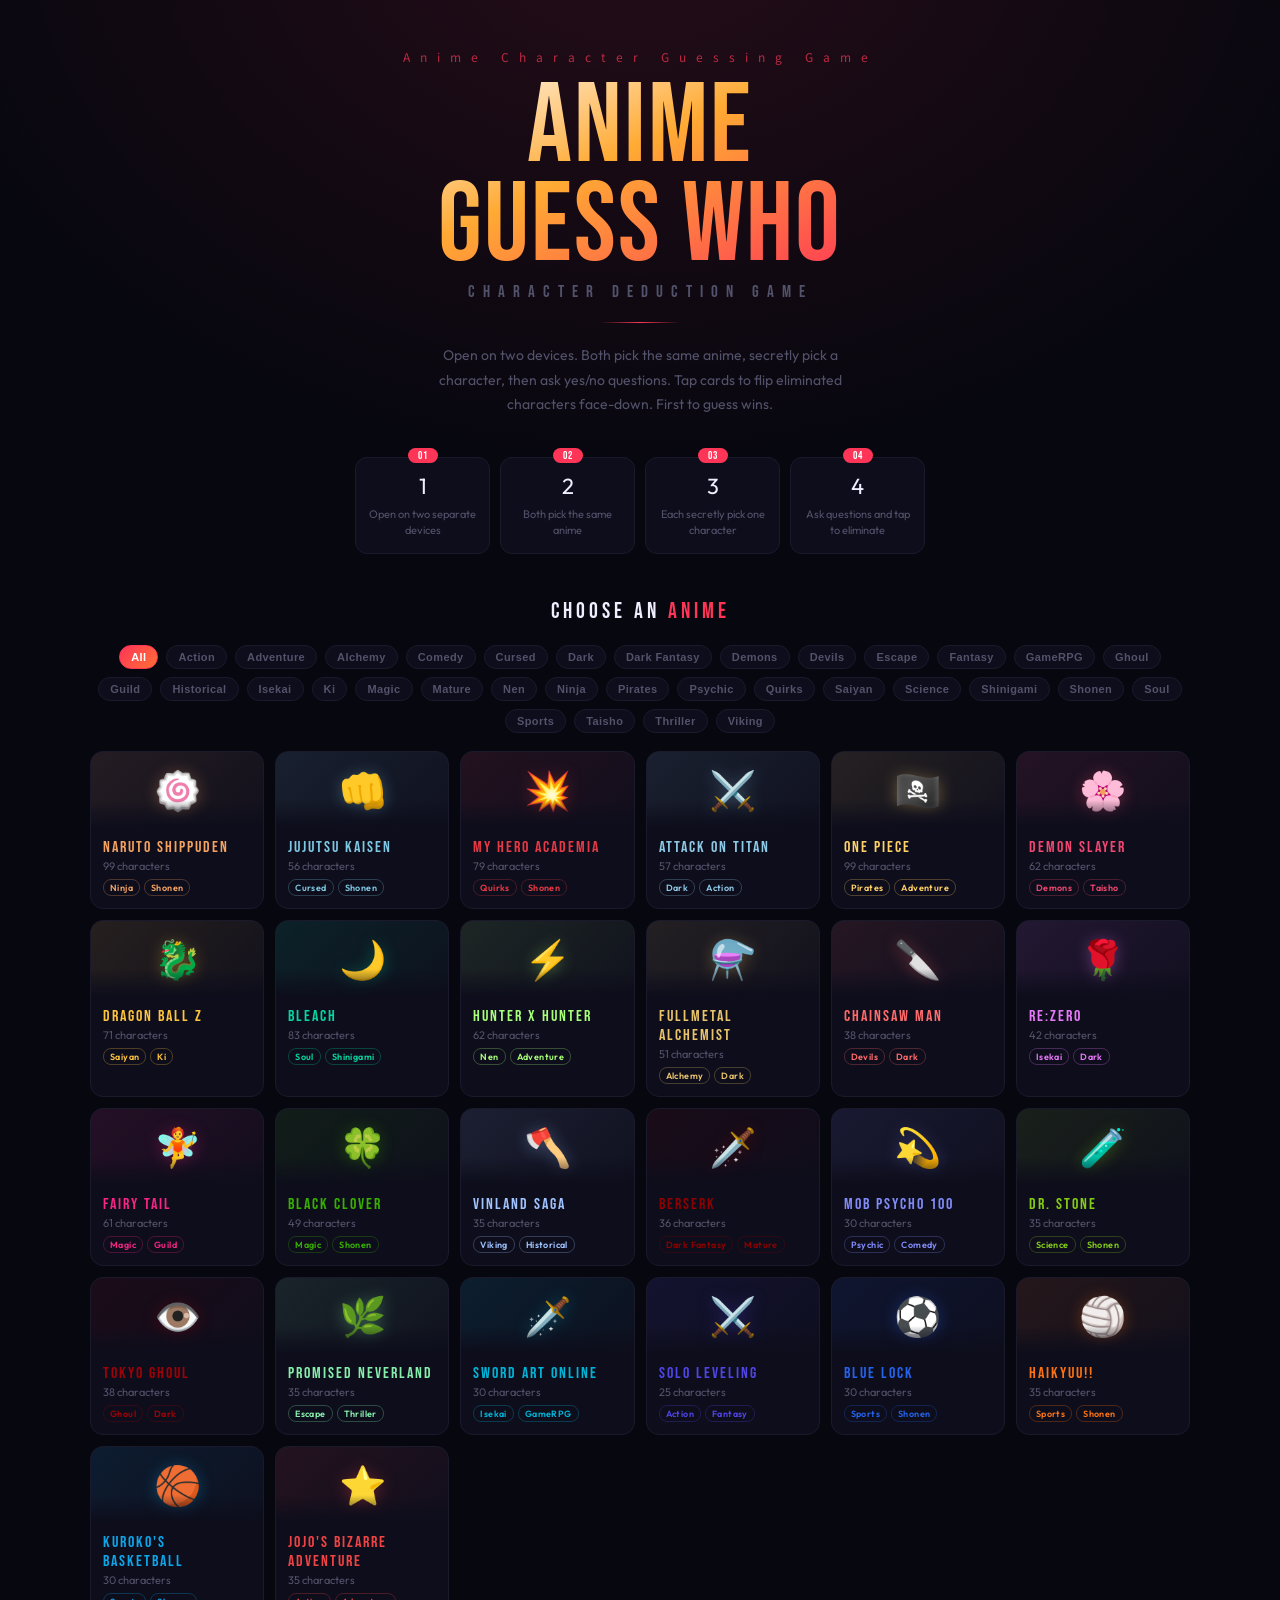
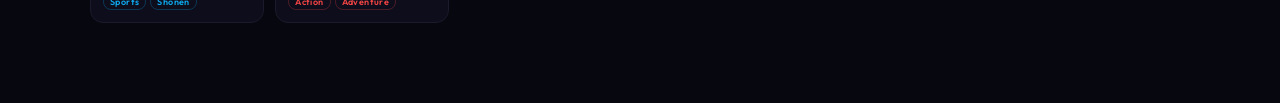
==== index.html @ cc8d5d1b "Initial commit for anime guess who game. Made-with: Cursor" ====
<!DOCTYPE html>
<html lang="en">
<head>
<meta charset="UTF-8" />
<meta name="viewport" content="width=device-width,initial-scale=1.0,maximum-scale=1.0" />
<title>Anime Guess Who</title>
<link href="https://fonts.googleapis.com/css2?family=Bebas+Neue&family=Outfit:wght@300;400;600;700&family=Noto+Sans+JP:wght@700&display=swap" rel="stylesheet" />
<link rel="stylesheet" href="css/base.css" />
<link rel="stylesheet" href="css/home.css" />
<link rel="stylesheet" href="css/game.css" />
<link rel="stylesheet" href="css/card.css" />
</head>
<body>

<div id="home" class="screen active">
  <div class="hglow"></div>
  <div class="hero">
    <span class="jp">Anime Character Guessing Game</span>
    <div class="title">ANIME<br />GUESS WHO</div>
    <div class="subtitle">CHARACTER DEDUCTION GAME</div>
    <div class="rule"></div>
    <p class="desc">Open on two devices. Both pick the same anime, secretly pick a character, then ask yes/no questions. Tap cards to flip eliminated characters face-down. First to guess wins.</p>
  </div>
  <div class="how">
    <div class="step" data-n="01"><div class="step-i">1</div><div class="step-t">Open on two separate devices</div></div>
    <div class="step" data-n="02"><div class="step-i">2</div><div class="step-t">Both pick the same anime</div></div>
    <div class="step" data-n="03"><div class="step-i">3</div><div class="step-t">Each secretly pick one character</div></div>
    <div class="step" data-n="04"><div class="step-i">4</div><div class="step-t">Ask questions and tap to eliminate</div></div>
  </div>
  <div class="sec">CHOOSE AN <span>ANIME</span></div>
  <div class="catbar" id="catbar"></div>
  <div class="agrid" id="agrid"></div>
</div>

<div id="game" class="screen">
  <div class="ghead">
    <div class="ghl">
      <button class="back" id="back-btn">Back</button>
      <div class="gtitle" id="gtitle"></div>
    </div>
    <div class="stats">
      <div class="pill">Active: <b id="sa">0</b></div>
      <div class="pill">Eliminated: <b id="se">0</b></div>
    </div>
    <div class="gactions">
      <button class="rbtn" id="export-btn">Export Dataset</button>
      <button class="rbtn" id="reset-btn">Reset</button>
    </div>
  </div>
  <div class="board">
    <div class="tip">
      <span style="font-size:18px">Play</span>
      <div class="tip-t">
        <strong>Remember your secret character.</strong>
        Tap any card to flip it face-down.
        <span class="tip-hint">Right-click any card to upload a custom image for that character.</span>
      </div>
    </div>
    <div class="dataset-status" id="dataset-status"></div>
    <div class="cgrid" id="cgrid"></div>
  </div>
</div>

<script src="js/data.js"></script>
<script src="js/api.js"></script>
<script src="js/ui.js"></script>
<script src="js/game.js"></script>
<script src="js/main.js"></script>
</body>
</html>
---- css/base.css ----
/* base.css — Variables, reset, animations */
:root {
  --bg:#07070f; --surface:#0d0d1b; --card:#10101e;
  --border:#1a1a2c; --text:#eeeeff; --muted:#52526b;
  --accent:#ff3557; --gold:#ffaa33; --radius:13px;
  --font-d:'Bebas Neue',sans-serif; --font-b:'Outfit',sans-serif;
}
*,*::before,*::after { box-sizing:border-box; margin:0; padding:0; }
html,body { width:100%; min-height:100vh; background:var(--bg); color:var(--text); font-family:var(--font-b); overflow-x:hidden; }
.screen { display:none; }
.screen.active { display:block; }
#home.active { display:flex; flex-direction:column; align-items:center; }
@keyframes cin { from{opacity:0;transform:translateY(12px)} to{opacity:1;transform:none} }
::-webkit-scrollbar{width:5px} ::-webkit-scrollbar-track{background:var(--bg)} ::-webkit-scrollbar-thumb{background:var(--border);border-radius:3px}
.loading-screen { grid-column:1/-1; text-align:center; padding:70px 20px; }
.load-bar-wrap { width:260px; height:4px; background:var(--border); border-radius:2px; margin:14px auto 0; overflow:hidden; }
.load-bar { height:100%; background:var(--accent); border-radius:2px; width:0%; transition:width .3s; }
---- css/home.css ----
/* home.css — Hero, steps, anime grid */
#home { min-height:100vh; padding:48px 20px 80px; position:relative; }
.hglow { position:absolute; inset:0; background:radial-gradient(ellipse 90% 50% at 50% -5%,rgba(255,53,87,.12) 0%,transparent 65%); pointer-events:none; }
.hero { position:relative; z-index:1; text-align:center; max-width:680px; }
.jp { font-family:'Noto Sans JP',sans-serif; font-size:12px; letter-spacing:10px; color:var(--accent); opacity:.7; display:block; margin-bottom:14px; }
.title { font-family:var(--font-d); font-size:clamp(54px,12vw,112px); line-height:.88; background:linear-gradient(155deg,#fff 0%,#ffaa33 42%,#ff3557 100%); -webkit-background-clip:text; -webkit-text-fill-color:transparent; background-clip:text; letter-spacing:2px; margin-bottom:6px; }
.subtitle { font-family:var(--font-d); font-size:clamp(12px,2.4vw,17px); letter-spacing:8px; color:var(--muted); margin-bottom:20px; }
.rule { width:80px; height:1px; background:linear-gradient(90deg,transparent,var(--accent),transparent); margin:0 auto 20px; }
.desc { font-size:14px; line-height:1.75; color:var(--muted); max-width:420px; margin:0 auto 40px; }
.how { display:flex; gap:10px; flex-wrap:wrap; justify-content:center; margin-bottom:44px; position:relative; z-index:1; }
.step { background:var(--surface); border:1px solid var(--border); border-radius:12px; padding:14px 12px; width:135px; text-align:center; position:relative; }
.step::before { content:attr(data-n); position:absolute; top:-10px; left:50%; transform:translateX(-50%); background:var(--accent); color:#fff; font-family:var(--font-d); font-size:11px; letter-spacing:1px; padding:1px 10px; border-radius:20px; }
.step-i { font-size:22px; margin-bottom:6px; }
.step-t { font-size:11px; color:var(--muted); line-height:1.5; }
.sec { font-family:var(--font-d); font-size:22px; letter-spacing:4px; text-align:center; margin-bottom:20px; position:relative; z-index:1; }
.sec span { color:var(--accent); }
.catbar { display:flex; flex-wrap:wrap; gap:8px; justify-content:center; margin:0 0 18px; max-width:1100px; position:relative; z-index:1; }
.catbtn { border:1px solid var(--border); background:var(--surface); color:var(--muted); border-radius:16px; padding:5px 11px; font-size:11px; font-weight:600; letter-spacing:.4px; cursor:pointer; transition:all .2s; }
.catbtn:hover { border-color:var(--accent); color:var(--accent); }
.catbtn.active { border-color:var(--accent); color:#fff; background:linear-gradient(135deg,var(--accent),#ff6f35); }
.agrid { display:grid; grid-template-columns:repeat(auto-fill,minmax(158px,1fr)); gap:11px; width:100%; max-width:1100px; position:relative; z-index:1; }
.ac { background:var(--surface); border:1px solid var(--border); border-radius:var(--radius); cursor:pointer; overflow:hidden; transition:transform .22s,border-color .22s,box-shadow .22s; opacity:0; animation:cin .3s ease forwards; }
.ac:hover { transform:translateY(-5px) scale(1.02); }
.ac-ban { height:76px; display:flex; align-items:center; justify-content:center; position:relative; overflow:hidden; }
.ac-ban::after { content:''; position:absolute; bottom:0; left:0; right:0; height:28px; background:linear-gradient(transparent,var(--surface)); }
.ac-body { padding:10px 12px 12px; }
.ac-name { font-family:var(--font-d); font-size:16px; letter-spacing:2px; margin-bottom:2px; }
.ac-count { font-size:11px; color:var(--muted); }
.ac-tags { display:flex; gap:4px; flex-wrap:wrap; margin-top:6px; }
.tag { font-size:9px; padding:2px 6px; border-radius:8px; border:1px solid; font-weight:600; letter-spacing:.4px; }
---- css/game.css ----
/* game.css — Sticky header, board, grid */
#game { min-height:100vh; }
.ghead { background:var(--surface); border-bottom:1px solid var(--border); padding:10px 14px; display:flex; align-items:center; justify-content:space-between; gap:8px; flex-wrap:wrap; position:sticky; top:0; z-index:100; }
.ghl { display:flex; align-items:center; gap:9px; }
.gactions { display:flex; gap:8px; }
.back,.rbtn { background:none; border:1px solid var(--border); color:var(--muted); border-radius:7px; padding:5px 11px; font-family:var(--font-b); font-size:12px; cursor:pointer; transition:all .2s; }
.back:hover { border-color:var(--accent); color:var(--accent); }
.rbtn:hover { border-color:#00e5cc; color:#00e5cc; }
.gtitle { font-family:var(--font-d); font-size:19px; letter-spacing:3px; }
.stats { display:flex; gap:6px; }
.pill { font-size:11px; padding:4px 10px; border-radius:16px; border:1px solid var(--border); color:var(--muted); background:var(--card); font-weight:600; }
.pill b { color:var(--text); }
.board { padding:16px 12px 60px; max-width:1800px; margin:0 auto; }
.tip { background:linear-gradient(135deg,rgba(255,53,87,.06),rgba(255,170,51,.03)); border:1px solid rgba(255,53,87,.17); border-radius:10px; padding:10px 13px; display:flex; align-items:center; gap:9px; margin-bottom:16px; flex-wrap:wrap; }
.tip-t { font-size:12.5px; color:var(--muted); line-height:1.5; }
.tip-t strong { color:var(--accent); }
.tip-hint { font-size:11px; color:var(--muted); opacity:.6; margin-top:2px; display:block; }
.dataset-status { margin:0 0 16px; padding:10px 13px; border-radius:10px; border:1px solid var(--border); background:var(--card); color:var(--muted); font-size:12px; line-height:1.5; }
.cgrid { display:grid; grid-template-columns:repeat(auto-fill,minmax(115px,1fr)); gap:9px; }
@media(max-width:480px) { .cgrid { grid-template-columns:repeat(3,1fr); gap:7px; } }

/* upload modal */
#upload-modal { position:fixed; inset:0; z-index:999; display:flex; align-items:center; justify-content:center; }
.modal-bg { position:absolute; inset:0; background:rgba(0,0,0,.75); backdrop-filter:blur(4px); }
.modal-box { position:relative; z-index:1; background:var(--surface); border:1px solid var(--border); border-radius:16px; padding:24px; width:min(380px,92vw); box-shadow:0 20px 60px rgba(0,0,0,.5); }
.modal-title { font-family:var(--font-d); font-size:20px; letter-spacing:2px; color:var(--accent); margin-bottom:8px; }
.modal-sub { font-size:13px; color:var(--muted); margin-bottom:14px; line-height:1.5; }
.modal-input { width:100%; background:var(--card); border:1px solid var(--border); border-radius:8px; padding:9px 12px; color:var(--text); font-family:var(--font-b); font-size:13px; margin-bottom:10px; outline:none; }
.modal-input:focus { border-color:var(--accent); }
.modal-or { text-align:center; font-size:12px; color:var(--muted); margin-bottom:10px; }
.modal-file { width:100%; color:var(--muted); font-size:12px; margin-bottom:16px; }
.modal-btns { display:flex; gap:8px; justify-content:flex-end; }
.modal-btn { border-radius:8px; padding:7px 16px; font-family:var(--font-b); font-size:13px; cursor:pointer; border:none; }
.modal-btn.cancel { background:var(--card); border:1px solid var(--border); color:var(--muted); }
.modal-btn.confirm { background:var(--accent); color:#fff; font-weight:600; }
---- css/card.css ----
/* card.css — Flip card */
.fc { perspective:1000px; cursor:pointer; aspect-ratio:2/3; opacity:0; animation:cin .3s ease forwards; }
.fci { position:relative; width:100%; height:100%; transform-style:preserve-3d; transition:transform .46s cubic-bezier(.4,0,.2,1); border-radius:var(--radius); }
.fc.flipped .fci { transform:rotateY(180deg); }
.ff,.fb { position:absolute; inset:0; backface-visibility:hidden; border-radius:var(--radius); overflow:hidden; }
.ff { background:var(--card); border:1.5px solid var(--border); display:flex; flex-direction:column; transition:border-color .2s,box-shadow .2s; }
.fc:hover:not(.flipped) .ff { border-color:var(--hc,#ffaa33); box-shadow:0 0 16px var(--hg,rgba(255,170,51,.25)); }
.imgw { flex:1; position:relative; overflow:hidden; background:#080814; min-height:0; }
.cimg { width:100%; height:100%; object-fit:cover; object-position:top center; display:block; transition:transform .3s; }
.fc:hover:not(.flipped) .cimg { transform:scale(1.07); }
.cfb { display:none; width:100%; height:100%; position:absolute; inset:0; align-items:center; justify-content:center; flex-direction:column; gap:5px; }
.cfb-nm { font-size:9.5px; color:var(--muted); text-align:center; padding:0 5px; line-height:1.3; }
.ov { position:absolute; bottom:0; left:0; right:0; height:60%; background:linear-gradient(transparent,rgba(7,7,15,.97)); }
.ci { position:absolute; bottom:0; left:0; right:0; padding:6px 7px 7px; }
.cn { font-weight:700; font-size:10.5px; line-height:1.25; margin-bottom:3px; text-shadow:0 1px 5px rgba(0,0,0,.95); }
.cb { font-size:8px; font-weight:700; letter-spacing:.3px; padding:1px 5px; border-radius:5px; display:inline-block; }
.fb { transform:rotateY(180deg); background:var(--card); border:1.5px solid rgba(255,53,87,.2); display:flex; flex-direction:column; align-items:center; justify-content:center; gap:6px; padding:8px; }
.bpat { position:absolute; inset:0; background:repeating-linear-gradient(45deg,transparent,transparent 8px,rgba(255,53,87,.03) 8px,rgba(255,53,87,.03) 9px); }
.bx { font-size:32px; color:var(--accent); opacity:.35; line-height:1; position:relative; z-index:1; }
.bl { font-size:8.5px; color:var(--muted); letter-spacing:2px; text-transform:uppercase; position:relative; z-index:1; }
.bn { font-size:8.5px; color:var(--muted); text-align:center; position:relative; z-index:1; line-height:1.3; }
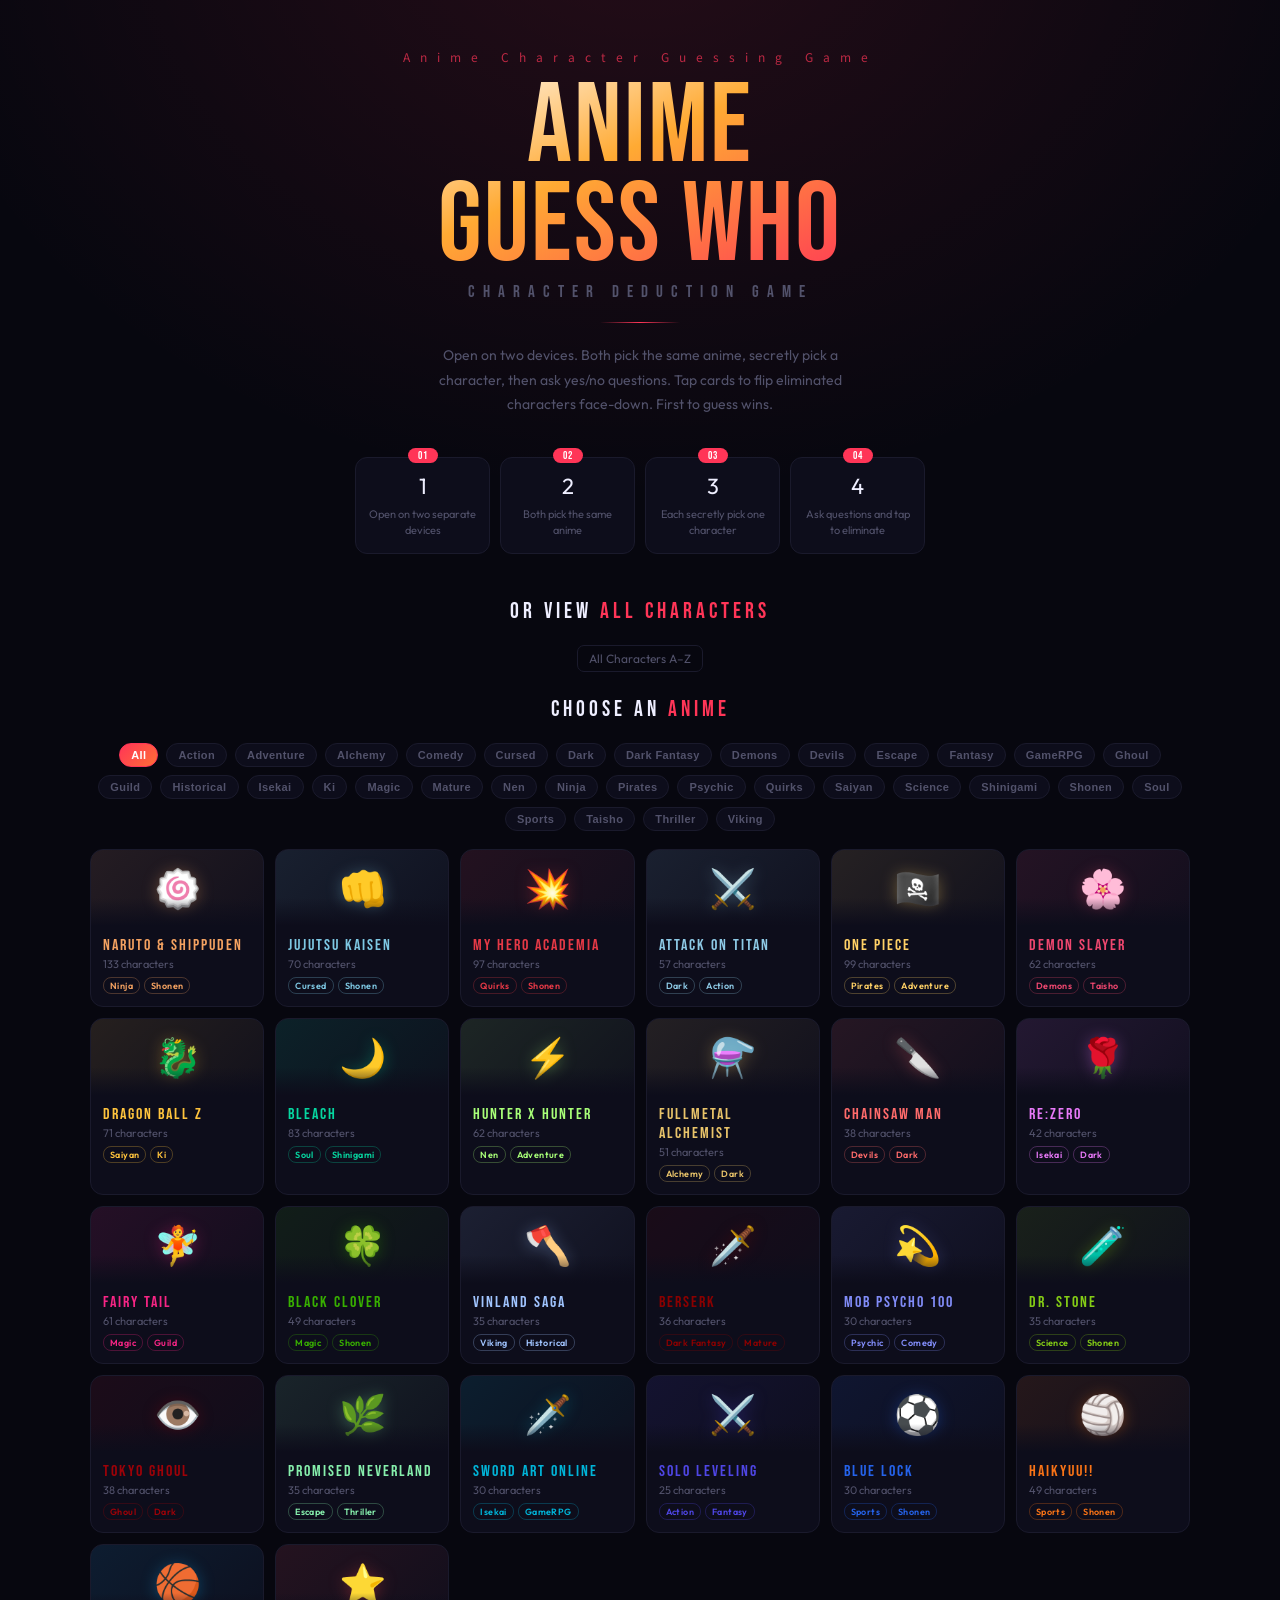
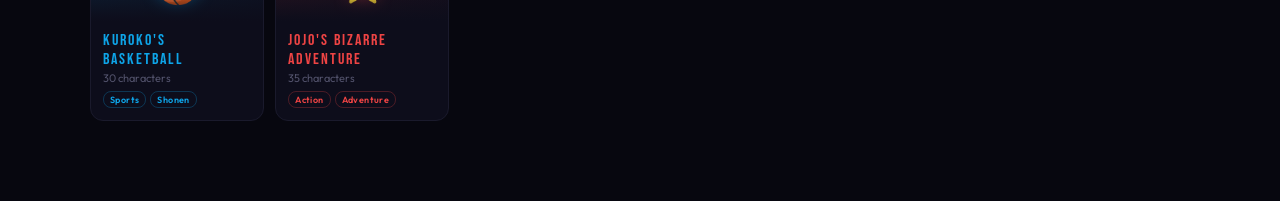
==== commit a52d4766: "Extend rosters and add admin character management Made-with: Cursor" ====
--- a/index.html
+++ b/index.html
@@ -27,6 +27,10 @@
     <div class="step" data-n="03"><div class="step-i">3</div><div class="step-t">Each secretly pick one character</div></div>
     <div class="step" data-n="04"><div class="step-i">4</div><div class="step-t">Ask questions and tap to eliminate</div></div>
   </div>
+  <div class="sec">OR VIEW <span>ALL CHARACTERS</span></div>
+  <div style="text-align:center;margin-bottom:24px">
+    <button class="rbtn" id="allchars-btn">All Characters A–Z</button>
+  </div>
   <div class="sec">CHOOSE AN <span>ANIME</span></div>
   <div class="catbar" id="catbar"></div>
   <div class="agrid" id="agrid"></div>
@@ -43,7 +47,6 @@
       <div class="pill">Eliminated: <b id="se">0</b></div>
     </div>
     <div class="gactions">
-      <button class="rbtn" id="export-btn">Export Dataset</button>
       <button class="rbtn" id="reset-btn">Reset</button>
     </div>
   </div>
@@ -56,7 +59,6 @@
         <span class="tip-hint">Right-click any card to upload a custom image for that character.</span>
       </div>
     </div>
-    <div class="dataset-status" id="dataset-status"></div>
     <div class="cgrid" id="cgrid"></div>
   </div>
 </div>
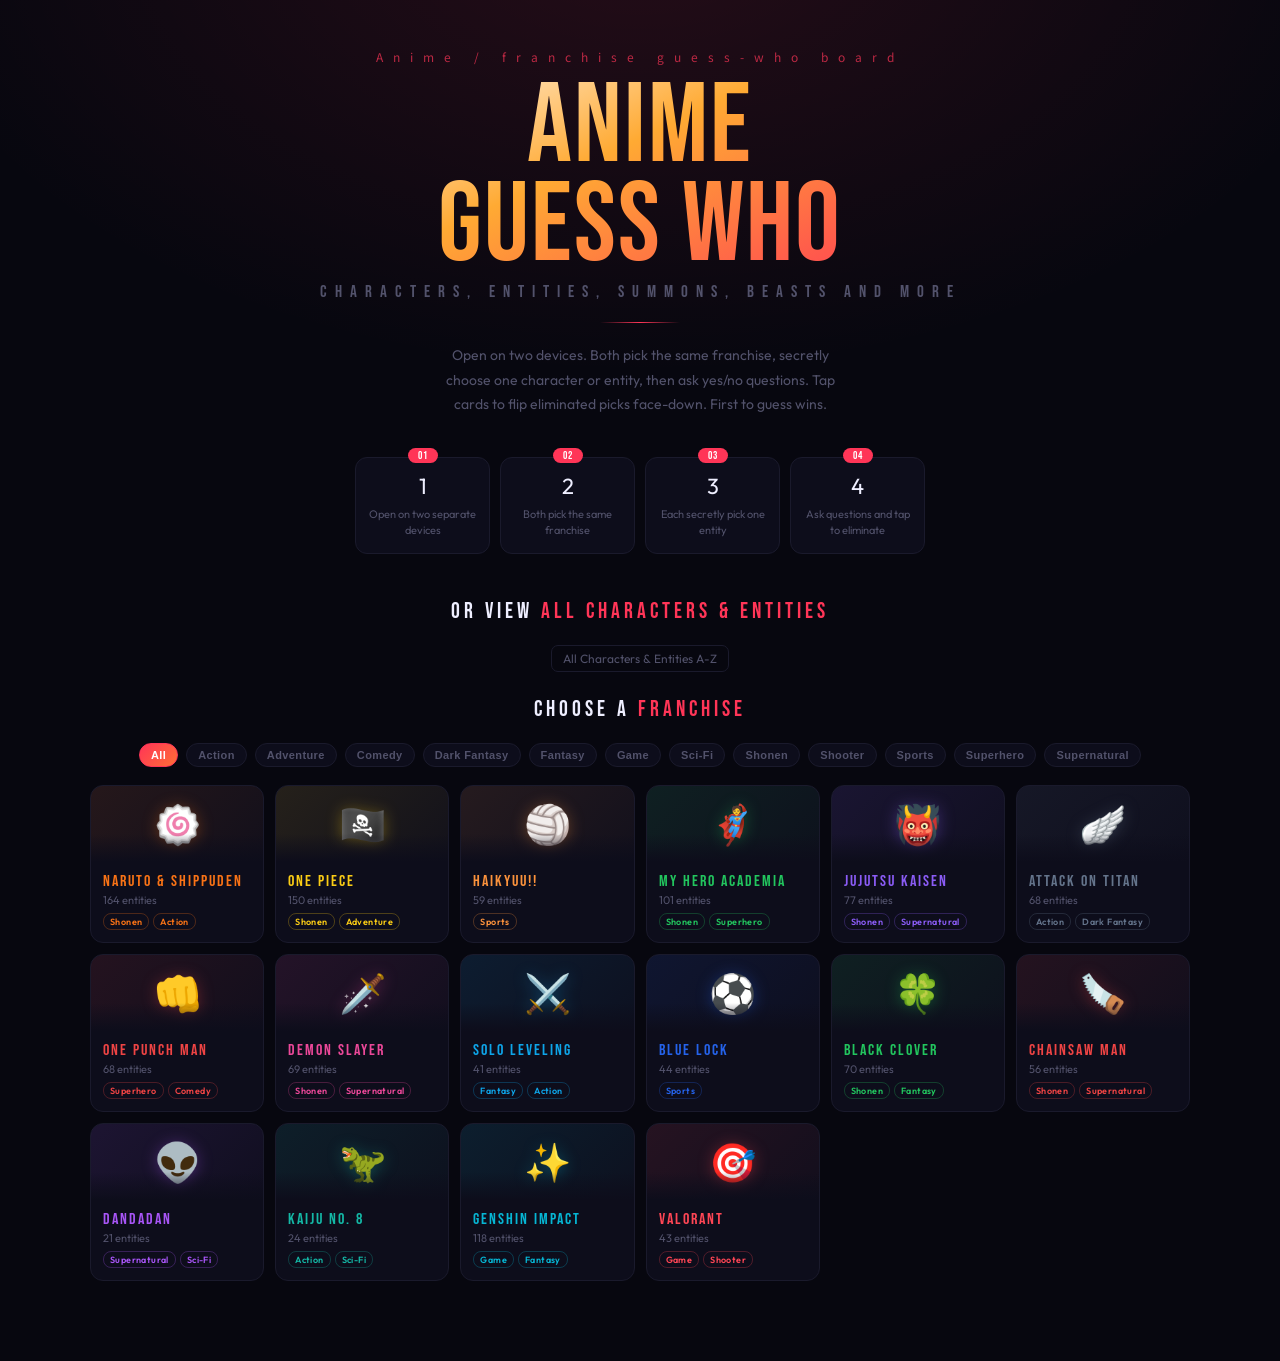
==== commit 0d21e052: "Replace repository contents with latest local project" ====
--- a/index.html
+++ b/index.html
@@ -15,23 +15,23 @@
 <div id="home" class="screen active">
   <div class="hglow"></div>
   <div class="hero">
-    <span class="jp">Anime Character Guessing Game</span>
+    <span class="jp">Anime / franchise guess-who board</span>
     <div class="title">ANIME<br />GUESS WHO</div>
-    <div class="subtitle">CHARACTER DEDUCTION GAME</div>
+    <div class="subtitle">CHARACTERS, ENTITIES, SUMMONS, BEASTS AND MORE</div>
     <div class="rule"></div>
-    <p class="desc">Open on two devices. Both pick the same anime, secretly pick a character, then ask yes/no questions. Tap cards to flip eliminated characters face-down. First to guess wins.</p>
+    <p class="desc">Open on two devices. Both pick the same franchise, secretly choose one character or entity, then ask yes/no questions. Tap cards to flip eliminated picks face-down. First to guess wins.</p>
   </div>
   <div class="how">
     <div class="step" data-n="01"><div class="step-i">1</div><div class="step-t">Open on two separate devices</div></div>
-    <div class="step" data-n="02"><div class="step-i">2</div><div class="step-t">Both pick the same anime</div></div>
-    <div class="step" data-n="03"><div class="step-i">3</div><div class="step-t">Each secretly pick one character</div></div>
+    <div class="step" data-n="02"><div class="step-i">2</div><div class="step-t">Both pick the same franchise</div></div>
+    <div class="step" data-n="03"><div class="step-i">3</div><div class="step-t">Each secretly pick one entity</div></div>
     <div class="step" data-n="04"><div class="step-i">4</div><div class="step-t">Ask questions and tap to eliminate</div></div>
   </div>
-  <div class="sec">OR VIEW <span>ALL CHARACTERS</span></div>
+  <div class="sec">OR VIEW <span>ALL CHARACTERS &amp; ENTITIES</span></div>
   <div style="text-align:center;margin-bottom:24px">
-    <button class="rbtn" id="allchars-btn">All Characters A–Z</button>
+    <button class="rbtn" id="allchars-btn">All Characters &amp; Entities A-Z</button>
   </div>
-  <div class="sec">CHOOSE AN <span>ANIME</span></div>
+  <div class="sec">CHOOSE A <span>FRANCHISE</span></div>
   <div class="catbar" id="catbar"></div>
   <div class="agrid" id="agrid"></div>
 </div>
@@ -54,11 +54,12 @@
     <div class="tip">
       <span style="font-size:18px">Play</span>
       <div class="tip-t">
-        <strong>Remember your secret character.</strong>
+        <strong>Remember your secret pick.</strong>
         Tap any card to flip it face-down.
-        <span class="tip-hint">Right-click any card to upload a custom image for that character.</span>
+        <span class="tip-hint">Right-click any card to upload a custom image for that entity during the current session.</span>
       </div>
     </div>
+    <div id="dataset-status" class="dataset-status"></div>
     <div class="cgrid" id="cgrid"></div>
   </div>
 </div>
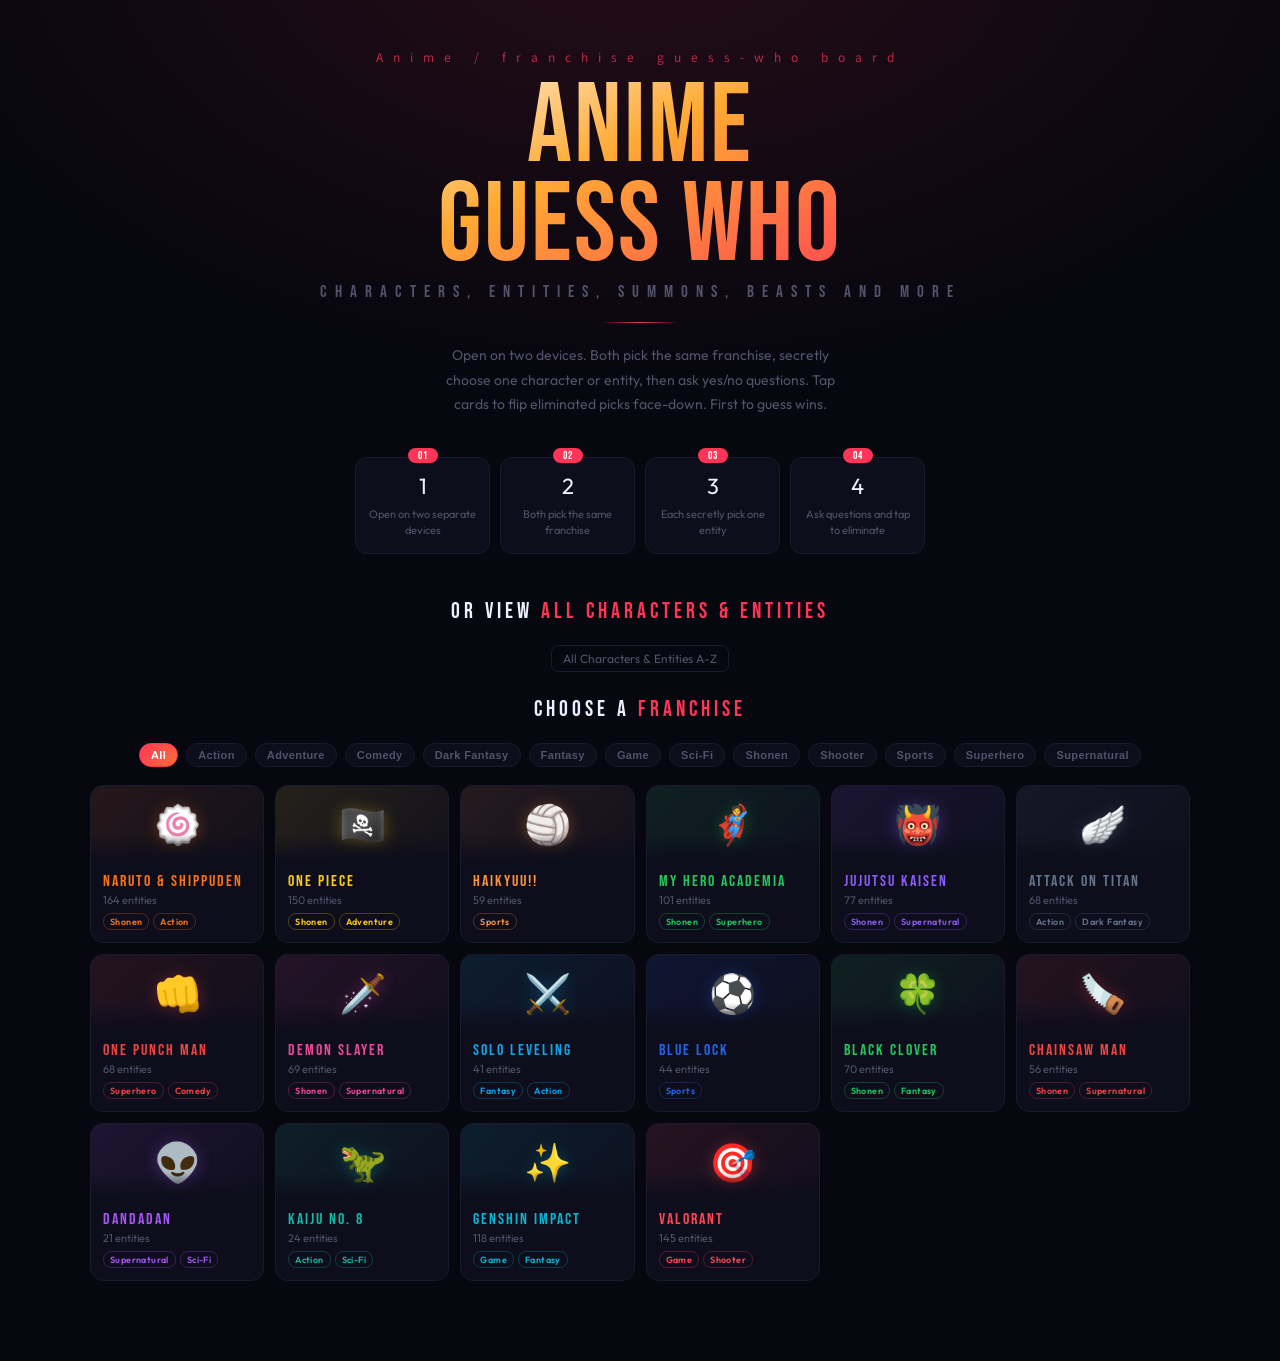
==== commit 268e2a22: "Sync project from local workspace" ====
--- a/index.html
+++ b/index.html
@@ -1,73 +1,106 @@
-<!DOCTYPE html>
+<!doctype html>
 <html lang="en">
-<head>
-<meta charset="UTF-8" />
-<meta name="viewport" content="width=device-width,initial-scale=1.0,maximum-scale=1.0" />
-<title>Anime Guess Who</title>
-<link href="https://fonts.googleapis.com/css2?family=Bebas+Neue&family=Outfit:wght@300;400;600;700&family=Noto+Sans+JP:wght@700&display=swap" rel="stylesheet" />
-<link rel="stylesheet" href="css/base.css" />
-<link rel="stylesheet" href="css/home.css" />
-<link rel="stylesheet" href="css/game.css" />
-<link rel="stylesheet" href="css/card.css" />
-</head>
-<body>
+  <head>
+    <meta charset="UTF-8" />
+    <meta
+      name="viewport"
+      content="width=device-width,initial-scale=1.0,maximum-scale=1.0"
+    />
+    <title>Anime Guess Who</title>
+    <link
+      href="https://fonts.googleapis.com/css2?family=Bebas+Neue&family=Outfit:wght@300;400;600;700&family=Noto+Sans+JP:wght@700&display=swap"
+      rel="stylesheet"
+    />
+    <link rel="stylesheet" href="css/base.css" />
+    <link rel="stylesheet" href="css/home.css" />
+    <link rel="stylesheet" href="css/game.css" />
+    <link rel="stylesheet" href="css/card.css" />
+  </head>
+  <body>
+    <div id="home" class="screen active">
+      <div class="hglow"></div>
+      <div class="hero">
+        <span class="jp">Anime / franchise guess-who board</span>
+        <div class="title">ANIME<br />GUESS WHO</div>
+        <div class="subtitle">
+          CHARACTERS, ENTITIES, SUMMONS, BEASTS AND MORE
+        </div>
+        <div class="rule"></div>
+        <p class="desc">
+          Open on two devices. Both pick the same franchise, secretly choose one
+          character or entity, then ask yes/no questions. Tap cards to flip
+          eliminated picks face-down. First to guess wins.
+        </p>
+      </div>
+      <div class="how">
+        <div class="step" data-n="01">
+          <div class="step-i">1</div>
+          <div class="step-t">Open on two separate devices</div>
+        </div>
+        <div class="step" data-n="02">
+          <div class="step-i">2</div>
+          <div class="step-t">Both pick the same franchise</div>
+        </div>
+        <div class="step" data-n="03">
+          <div class="step-i">3</div>
+          <div class="step-t">Each secretly pick one entity</div>
+        </div>
+        <div class="step" data-n="04">
+          <div class="step-i">4</div>
+          <div class="step-t">Ask questions and tap to eliminate</div>
+        </div>
+      </div>
+      <div class="sec">OR VIEW <span>ALL CHARACTERS &amp; ENTITIES</span></div>
+      <div style="text-align: center; margin-bottom: 24px">
+        <button class="rbtn" id="allchars-btn">
+          All Characters &amp; Entities A-Z
+        </button>
+      </div>
+      <div class="sec">CHOOSE A <span>FRANCHISE</span></div>
+      <div class="catbar" id="catbar"></div>
+      <div class="agrid" id="agrid"></div>
+    </div>
 
-<div id="home" class="screen active">
-  <div class="hglow"></div>
-  <div class="hero">
-    <span class="jp">Anime / franchise guess-who board</span>
-    <div class="title">ANIME<br />GUESS WHO</div>
-    <div class="subtitle">CHARACTERS, ENTITIES, SUMMONS, BEASTS AND MORE</div>
-    <div class="rule"></div>
-    <p class="desc">Open on two devices. Both pick the same franchise, secretly choose one character or entity, then ask yes/no questions. Tap cards to flip eliminated picks face-down. First to guess wins.</p>
-  </div>
-  <div class="how">
-    <div class="step" data-n="01"><div class="step-i">1</div><div class="step-t">Open on two separate devices</div></div>
-    <div class="step" data-n="02"><div class="step-i">2</div><div class="step-t">Both pick the same franchise</div></div>
-    <div class="step" data-n="03"><div class="step-i">3</div><div class="step-t">Each secretly pick one entity</div></div>
-    <div class="step" data-n="04"><div class="step-i">4</div><div class="step-t">Ask questions and tap to eliminate</div></div>
-  </div>
-  <div class="sec">OR VIEW <span>ALL CHARACTERS &amp; ENTITIES</span></div>
-  <div style="text-align:center;margin-bottom:24px">
-    <button class="rbtn" id="allchars-btn">All Characters &amp; Entities A-Z</button>
-  </div>
-  <div class="sec">CHOOSE A <span>FRANCHISE</span></div>
-  <div class="catbar" id="catbar"></div>
-  <div class="agrid" id="agrid"></div>
-</div>
-
-<div id="game" class="screen">
-  <div class="ghead">
-    <div class="ghl">
-      <button class="back" id="back-btn">Back</button>
-      <div class="gtitle" id="gtitle"></div>
-    </div>
-    <div class="stats">
-      <div class="pill">Active: <b id="sa">0</b></div>
-      <div class="pill">Eliminated: <b id="se">0</b></div>
-    </div>
-    <div class="gactions">
-      <button class="rbtn" id="reset-btn">Reset</button>
-    </div>
-  </div>
-  <div class="board">
-    <div class="tip">
-      <span style="font-size:18px">Play</span>
-      <div class="tip-t">
-        <strong>Remember your secret pick.</strong>
-        Tap any card to flip it face-down.
-        <span class="tip-hint">Right-click any card to upload a custom image for that entity during the current session.</span>
+    <div id="game" class="screen">
+      <div class="ghead">
+        <div class="ghl">
+          <button class="back" id="back-btn">Back</button>
+          <div class="gtitle" id="gtitle"></div>
+        </div>
+        <div class="stats">
+          <div class="pill">Active: <b id="sa">0</b></div>
+          <div class="pill">Eliminated: <b id="se">0</b></div>
+        </div>
+        <div class="gactions">
+          <button class="rbtn" id="reset-btn">Reset</button>
+        </div>
+      </div>
+      <div class="board">
+        <div class="tip">
+          <span style="font-size: 18px">Play</span>
+          <div class="tip-t">
+            <strong>Lock in your secret pick from the board.</strong>
+            Tap cards to flip them face-down, or use the secret-card dock so you
+            never lose track of your chosen card.
+            <span class="tip-hint"
+              >Right-click any card to upload a custom image for that entity
+              during the current session.</span
+            >
+          </div>
+        </div>
+        <div class="board-tools">
+          <section id="secret-card-panel" class="secret-card-panel"></section>
+          <section id="board-options" class="board-options"></section>
+        </div>
+        <div id="dataset-status" class="dataset-status"></div>
+        <div class="cgrid" id="cgrid"></div>
       </div>
     </div>
-    <div id="dataset-status" class="dataset-status"></div>
-    <div class="cgrid" id="cgrid"></div>
-  </div>
-</div>
 
-<script src="js/data.js"></script>
-<script src="js/api.js"></script>
-<script src="js/ui.js"></script>
-<script src="js/game.js"></script>
-<script src="js/main.js"></script>
-</body>
+    <script src="js/data.js"></script>
+    <script src="js/api.js"></script>
+    <script src="js/ui.js"></script>
+    <script src="js/game.js"></script>
+    <script src="js/main.js"></script>
+  </body>
 </html>
--- a/css/game.css
+++ b/css/game.css
@@ -15,8 +15,43 @@
 .tip-t { font-size:12.5px; color:var(--muted); line-height:1.5; }
 .tip-t strong { color:var(--accent); }
 .tip-hint { font-size:11px; color:var(--muted); opacity:.6; margin-top:2px; display:block; }
+.board-tools { display:grid; grid-template-columns:minmax(260px,420px) minmax(220px,360px); gap:12px; margin:0 0 16px; align-items:start; justify-content:center; }
+.secret-card-panel,.board-options { border:1px solid var(--border); border-radius:14px; background:var(--card); }
+.secret-card-panel { padding:12px; display:grid; gap:10px; transition:border-color .2s, box-shadow .2s, transform .2s; grid-column:1 / -1; width:min(100%,420px); justify-self:center; order:2; }
+.secret-card-panel.is-armed { border-color:var(--accent); box-shadow:0 0 0 1px rgba(255,53,87,.22); }
+.secret-card-panel.is-drop-target { border-color:#00e5cc; box-shadow:0 0 0 1px rgba(0,229,204,.24); transform:translateY(-1px); }
+.secret-card-dropzone { min-height:112px; display:flex; align-items:center; justify-content:center; gap:12px; border:1px dashed rgba(255,255,255,.09); border-radius:12px; padding:12px; background:linear-gradient(145deg,rgba(255,255,255,.03),rgba(255,255,255,.01)); }
+.secret-card-dropzone.has-card { min-height:0; }
+.secret-card-preview { width:115px; max-width:100%; }
+.secret-card-preview .fc { opacity:1; animation:none; cursor:default; }
+.secret-card-preview .fc:hover .ff { border-color:var(--border); box-shadow:none; }
+.secret-card-preview .fc:hover .cimg { transform:none; }
+.secret-card-preview .fc.secret-selected { transform:none; }
+.secret-preview-media { width:84px; height:84px; border-radius:10px; overflow:hidden; flex:0 0 84px; background:#0f1420; border:1px solid rgba(255,255,255,.08); display:flex; align-items:center; justify-content:center; }
+.secret-preview-img { width:100%; height:100%; object-fit:cover; display:block; }
+.secret-preview-fallback { width:100%; height:100%; display:flex; align-items:center; justify-content:center; font-size:30px; }
+.secret-placeholder,.secret-preview-copy { display:grid; gap:4px; }
+.secret-placeholder { text-align:center; justify-items:center; }
+.secret-kicker { font-size:11px; letter-spacing:1.6px; text-transform:uppercase; color:var(--muted); }
+.secret-name { font-family:var(--font-d); font-size:22px; letter-spacing:1px; color:var(--text); line-height:1.05; }
+.secret-meta { font-size:12px; color:var(--muted); }
+.secret-card-actions { display:flex; gap:8px; flex-wrap:wrap; justify-content:center; }
+.secret-btn[disabled] { opacity:.45; cursor:not-allowed; }
+.board-options { padding:8px 10px; display:none; align-items:center; justify-self:center; width:auto; grid-column:1 / -1; order:1; border-radius:999px; }
+.option-toggle { display:inline-flex; gap:10px; align-items:center; cursor:pointer; }
+.option-toggle input { position:absolute; opacity:0; pointer-events:none; }
+.option-toggle-ui { width:34px; height:20px; border-radius:999px; background:rgba(255,255,255,.09); border:1px solid rgba(255,255,255,.12); position:relative; transition:background .2s, border-color .2s; flex:0 0 auto; }
+.option-toggle-ui::after { content:""; position:absolute; top:2px; left:2px; width:14px; height:14px; border-radius:50%; background:#fff; transition:transform .2s; }
+.option-toggle input:checked + .option-toggle-ui { background:rgba(255,53,87,.22); border-color:rgba(255,53,87,.45); }
+.option-toggle input:checked + .option-toggle-ui::after { transform:translateX(14px); background:var(--accent); }
+.option-copy { display:grid; gap:1px; }
+.option-copy strong { font-size:11px; color:var(--text); letter-spacing:.8px; text-transform:uppercase; }
+.option-copy span { font-size:10px; line-height:1.3; color:var(--muted); }
 .dataset-status { margin:0 0 16px; padding:10px 13px; border-radius:10px; border:1px solid var(--border); background:var(--card); color:var(--muted); font-size:12px; line-height:1.5; }
 .cgrid { display:grid; grid-template-columns:repeat(auto-fill,minmax(115px,1fr)); gap:9px; }
+.fc.secret-selected { transform:translateY(-2px); }
+.fc.secret-selected .imgw { box-shadow:0 0 0 2px rgba(255,53,87,.45), 0 18px 30px rgba(0,0,0,.35); }
+@media(max-width:900px) { .board-tools { grid-template-columns:1fr; } }
 @media(max-width:480px) { .cgrid { grid-template-columns:repeat(3,1fr); gap:7px; } }
 
 /* upload modal */
